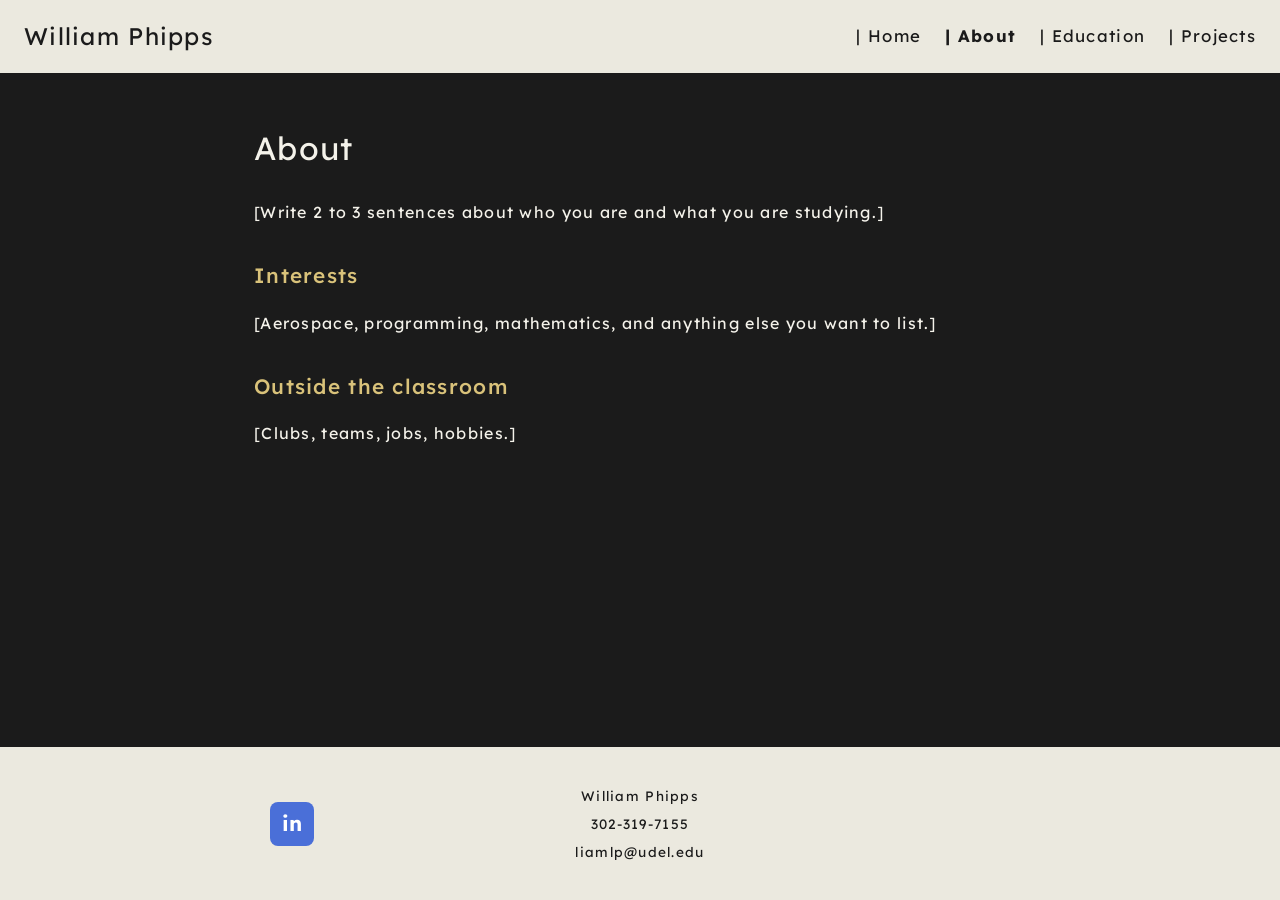
==== about.html @ 332a0c47 "Add files via upload" ====
<!DOCTYPE html>
<html lang="en"><head><meta charset="utf-8"><meta name="viewport" content="width=device-width, initial-scale=1">
<title>About | William Phipps</title>
<link rel="preconnect" href="https://fonts.googleapis.com"><link rel="preconnect" href="https://fonts.gstatic.com" crossorigin>
<link href="https://fonts.googleapis.com/css2?family=Lexend:wght@300;400;600&display=swap" rel="stylesheet">
<link rel="stylesheet" href="style.css"></head><body>
<header><a class="name" href="index.html">William Phipps</a><nav aria-label="Main"><a href="index.html">Home</a><a href="about.html" aria-current="page">About</a><a href="education.html">Education</a><a href="projects.html">Projects</a></nav></header>
<main><div class="page"><h1>About</h1>
<p>[Write 2 to 3 sentences about who you are and what you are studying.]</p>
<h2>Interests</h2><p>[Aerospace, programming, mathematics, and anything else you want to list.]</p>
<h2>Outside the classroom</h2><p>[Clubs, teams, jobs, hobbies.]</p></div></main>
<footer><a class="li" href="https://www.linkedin.com/in/YOUR-PROFILE/" aria-label="LinkedIn">in</a>
<div class="c"><p>William Phipps</p><p><a href="tel:+13023197155">302-319-7155</a></p><p><a href="mailto:liamlp@udel.edu">liamlp@udel.edu</a></p></div><span></span></footer>
</body></html>
---- style.css ----
:root{--bg:#1b1b1b;--cream:#ebe9df;--ink:#1b1b1b;--text:#f4f2ea;--gold:#d9c27a;--blue:#4a6fd8;--muted:#9a978c}
@media (prefers-color-scheme:light){:root{}}
*{box-sizing:border-box}
html,body{margin:0}
body{background:var(--bg);color:var(--text);font-family:"Lexend","Montserrat",system-ui,sans-serif;letter-spacing:.08em;line-height:1.7;min-height:100vh;display:flex;flex-direction:column}
a{color:inherit}
:focus-visible{outline:2px solid var(--blue);outline-offset:3px}
header{background:var(--cream);color:var(--ink);display:flex;justify-content:space-between;align-items:center;flex-wrap:wrap;gap:.5rem 2rem;padding:1rem 1.5rem}
header .name{font-size:1.5rem;text-decoration:none}
nav a{margin-left:1.5rem;text-decoration:none;font-size:1.05rem}
nav a::before{content:"| "}
nav a[aria-current=page]{font-weight:700}
nav a:hover{text-decoration:underline}
main{flex:1;width:100%}
.banner{max-width:1100px;margin:1.5rem auto 0;border:2px solid var(--blue);text-align:center}
.banner .img{height:280px;background:#2a2a2a center/cover no-repeat url("images/campus.jpg")}
.banner h1{font-weight:400;font-size:2rem;margin:0;padding:1.2rem 1rem}
.band{border-top:2px solid var(--blue);text-align:center;padding:2.5rem 1.5rem;margin-top:2rem}
.band.plain{border-top:0;margin-top:0}
.band p{margin:.6rem 0;font-size:1.15rem}
.rule{border-bottom:1px dotted #444}
.btns{display:flex;gap:2rem;justify-content:center;flex-wrap:wrap;padding:2.5rem 1.5rem;border-top:1px dotted #444;border-bottom:1px dotted #444}
.btn{border:1px solid var(--gold);color:var(--gold);padding:.6rem 2.5rem;text-decoration:none;font-size:1.2rem;border-radius:2px}
.btn:hover{background:var(--gold);color:var(--ink)}
.page{max-width:820px;margin:0 auto;padding:3rem 1.5rem}
.page h1{font-weight:400;font-size:2rem;margin:0 0 1.5rem}
.page h2{font-weight:500;font-size:1.3rem;margin:2rem 0 .5rem;color:var(--gold)}
.page p{max-width:70ch}
.hero{text-align:center;padding:5rem 1.5rem 3rem}
.hero h1{font-weight:400;font-size:clamp(2rem,5vw,3.2rem);margin:0}
.hero p{color:var(--muted);font-size:1.2rem;max-width:44ch;margin:1rem auto 2rem}
.grid{display:grid;grid-template-columns:repeat(auto-fit,minmax(250px,1fr));gap:1.5rem;margin-top:1.5rem}
.card{border:1px solid #444;padding:1.5rem}
.card h2{margin-top:0}
.card:hover{border-color:var(--gold)}
table{width:100%;border-collapse:collapse;letter-spacing:.04em}
th,td{text-align:left;padding:.7rem .5rem;border-bottom:1px dotted #555}
th{color:var(--gold);font-weight:500}
.tbl{overflow-x:auto}
footer{background:var(--cream);color:var(--ink);padding:2rem 1.5rem;display:grid;grid-template-columns:1fr auto 1fr;align-items:center;gap:1rem;font-size:.85rem}
footer .c{text-align:center}
footer p{margin:.3rem 0}
footer a{text-decoration:none}
footer a:hover{text-decoration:underline}
.li{display:inline-flex;width:44px;height:44px;background:var(--blue);color:#fff;border-radius:8px;align-items:center;justify-content:center;font-weight:700;font-size:1.3rem;text-decoration:none;letter-spacing:0;justify-self:center}
@media(max-width:700px){footer{grid-template-columns:1fr;text-align:center}nav a{margin:0 .8rem 0 0}.banner .img{height:180px}}
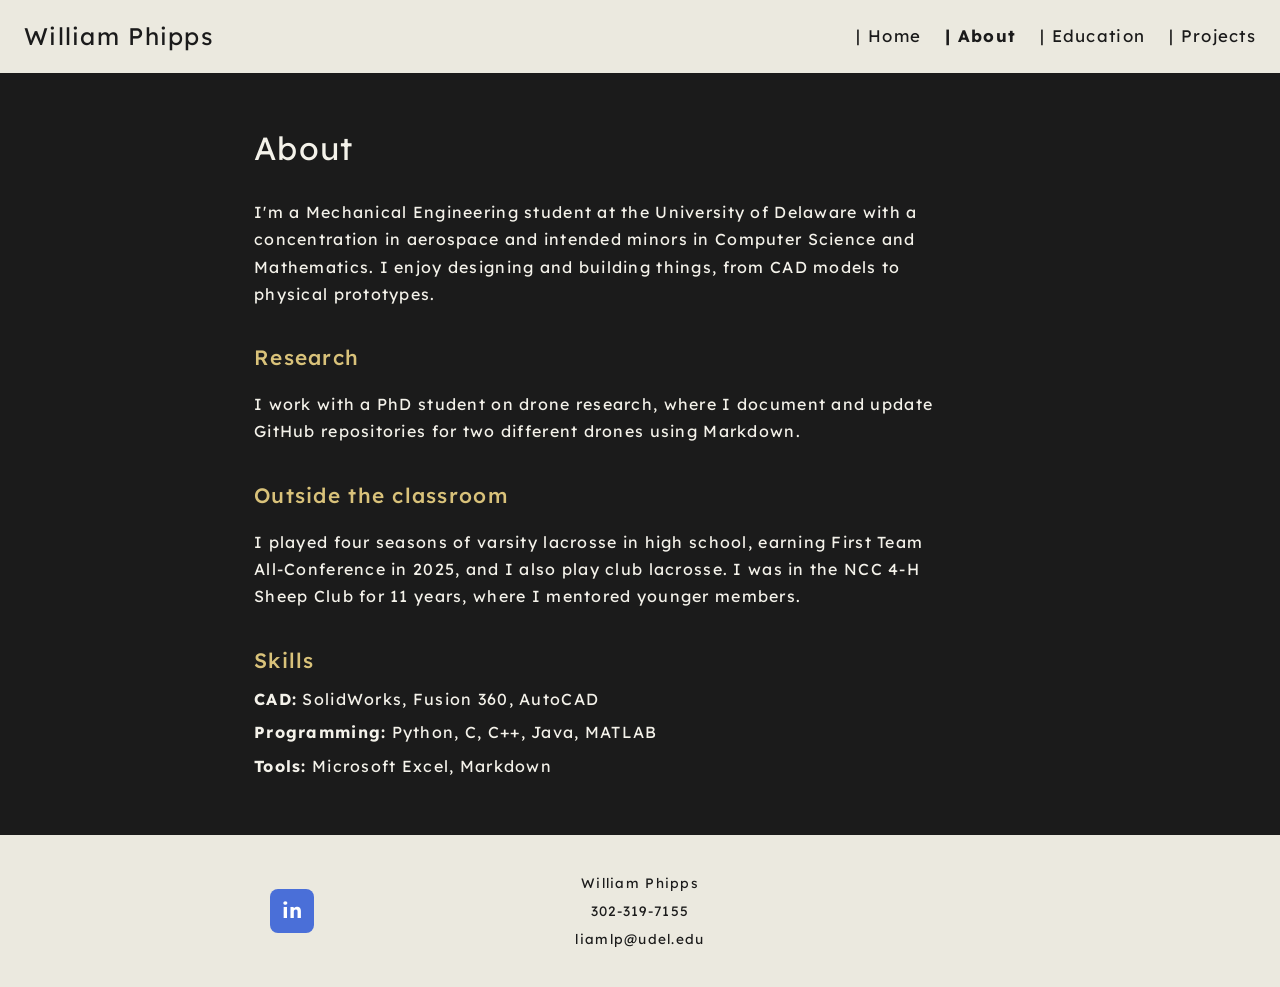
==== commit 194b6266: "Add files via upload" ====
--- a/about.html
+++ b/about.html
@@ -6,9 +6,11 @@
 <link rel="stylesheet" href="style.css"></head><body>
 <header><a class="name" href="index.html">William Phipps</a><nav aria-label="Main"><a href="index.html">Home</a><a href="about.html" aria-current="page">About</a><a href="education.html">Education</a><a href="projects.html">Projects</a></nav></header>
 <main><div class="page"><h1>About</h1>
-<p>[Write 2 to 3 sentences about who you are and what you are studying.]</p>
-<h2>Interests</h2><p>[Aerospace, programming, mathematics, and anything else you want to list.]</p>
-<h2>Outside the classroom</h2><p>[Clubs, teams, jobs, hobbies.]</p></div></main>
-<footer><a class="li" href="https://www.linkedin.com/in/YOUR-PROFILE/" aria-label="LinkedIn">in</a>
+<p>I'm a Mechanical Engineering student at the University of Delaware with a concentration in aerospace and intended minors in Computer Science and Mathematics. I enjoy designing and building things, from CAD models to physical prototypes.</p>
+<h2>Research</h2><p>I work with a PhD student on drone research, where I document and update GitHub repositories for two different drones using Markdown.</p>
+<h2>Outside the classroom</h2><p>I played four seasons of varsity lacrosse in high school, earning First Team All-Conference in 2025, and I also play club lacrosse. I was in the NCC 4-H Sheep Club for 11 years, where I mentored younger members.</p>
+<h2>Skills</h2><div class="skills"><p><b>CAD:</b> SolidWorks, Fusion 360, AutoCAD</p><p><b>Programming:</b> Python, C, C++, Java, MATLAB</p><p><b>Tools:</b> Microsoft Excel, Markdown</p></div>
+</div></main>
+<footer><a class="li" href="https://www.linkedin.com/in/william-phipps-50b8ab391/" aria-label="LinkedIn">in</a>
 <div class="c"><p>William Phipps</p><p><a href="tel:+13023197155">302-319-7155</a></p><p><a href="mailto:liamlp@udel.edu">liamlp@udel.edu</a></p></div><span></span></footer>
 </body></html>
--- a/style.css
+++ b/style.css
@@ -44,3 +44,8 @@
 footer a:hover{text-decoration:underline}
 .li{display:inline-flex;width:44px;height:44px;background:var(--blue);color:#fff;border-radius:8px;align-items:center;justify-content:center;font-weight:700;font-size:1.3rem;text-decoration:none;letter-spacing:0;justify-self:center}
 @media(max-width:700px){footer{grid-template-columns:1fr;text-align:center}nav a{margin:0 .8rem 0 0}.banner .img{height:180px}}
+.meta{color:var(--muted);font-size:.9rem;margin:-.3rem 0 .8rem}
+.card ul{padding-left:1.1rem;margin:.5rem 0 0}
+.card li{margin:.35rem 0;font-size:.95rem}
+.hero .btn{margin:0 .6rem .6rem}
+.skills p{margin:.4rem 0}
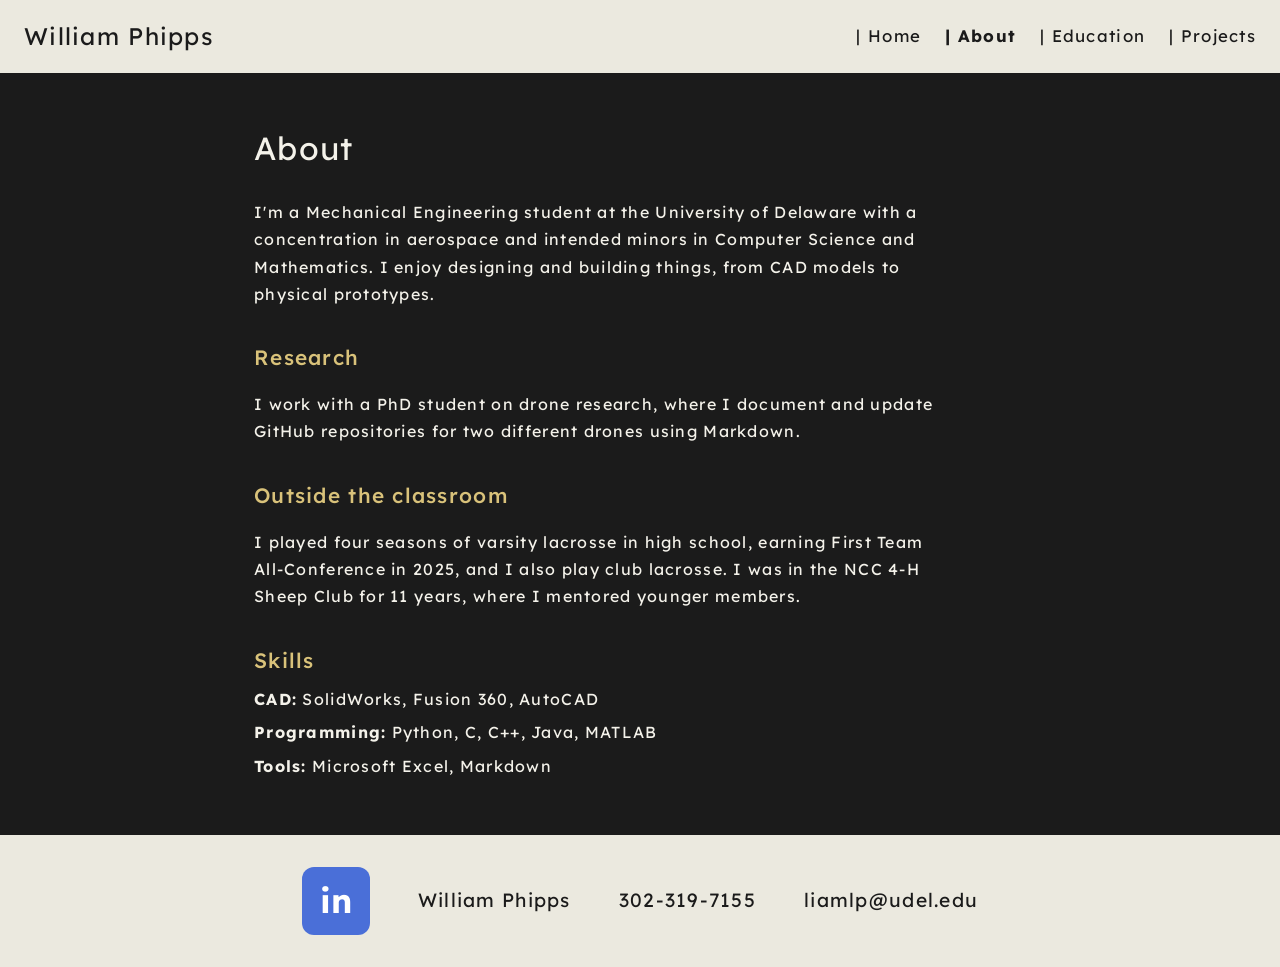
==== commit c58b0baf: "Add files via upload" ====
--- a/about.html
+++ b/about.html
@@ -12,5 +12,5 @@
 <h2>Skills</h2><div class="skills"><p><b>CAD:</b> SolidWorks, Fusion 360, AutoCAD</p><p><b>Programming:</b> Python, C, C++, Java, MATLAB</p><p><b>Tools:</b> Microsoft Excel, Markdown</p></div>
 </div></main>
 <footer><a class="li" href="https://www.linkedin.com/in/william-phipps-50b8ab391/" aria-label="LinkedIn">in</a>
-<div class="c"><p>William Phipps</p><p><a href="tel:+13023197155">302-319-7155</a></p><p><a href="mailto:liamlp@udel.edu">liamlp@udel.edu</a></p></div><span></span></footer>
+<div class="c"><p>William Phipps</p><p><a href="tel:+13023197155">302-319-7155</a></p><p><a href="mailto:liamlp@udel.edu">liamlp@udel.edu</a></p></div></footer>
 </body></html>
--- a/style.css
+++ b/style.css
@@ -12,14 +12,14 @@
 nav a[aria-current=page]{font-weight:700}
 nav a:hover{text-decoration:underline}
 main{flex:1;width:100%}
-.banner{max-width:1100px;margin:1.5rem auto 0;border:2px solid var(--blue);text-align:center}
+.banner{max-width:1100px;margin:1.5rem auto 0;text-align:center}
 .banner .img{height:280px;background:#2a2a2a center/cover no-repeat url("images/campus.jpg")}
 .banner h1{font-weight:400;font-size:2rem;margin:0;padding:1.2rem 1rem}
-.band{border-top:2px solid var(--blue);text-align:center;padding:2.5rem 1.5rem;margin-top:2rem}
+.band{text-align:center;padding:2rem 1.5rem;margin-top:1rem}
 .band.plain{border-top:0;margin-top:0}
 .band p{margin:.6rem 0;font-size:1.15rem}
 .rule{border-bottom:1px dotted #444}
-.btns{display:flex;gap:2rem;justify-content:center;flex-wrap:wrap;padding:2.5rem 1.5rem;border-top:1px dotted #444;border-bottom:1px dotted #444}
+.btns{display:flex;gap:2rem;justify-content:center;flex-wrap:wrap;padding:2.5rem 1.5rem}
 .btn{border:1px solid var(--gold);color:var(--gold);padding:.6rem 2.5rem;text-decoration:none;font-size:1.2rem;border-radius:2px}
 .btn:hover{background:var(--gold);color:var(--ink)}
 .page{max-width:820px;margin:0 auto;padding:3rem 1.5rem}
@@ -37,15 +37,45 @@
 th,td{text-align:left;padding:.7rem .5rem;border-bottom:1px dotted #555}
 th{color:var(--gold);font-weight:500}
 .tbl{overflow-x:auto}
-footer{background:var(--cream);color:var(--ink);padding:2rem 1.5rem;display:grid;grid-template-columns:1fr auto 1fr;align-items:center;gap:1rem;font-size:.85rem}
-footer .c{text-align:center}
-footer p{margin:.3rem 0}
 footer a{text-decoration:none}
 footer a:hover{text-decoration:underline}
-.li{display:inline-flex;width:44px;height:44px;background:var(--blue);color:#fff;border-radius:8px;align-items:center;justify-content:center;font-weight:700;font-size:1.3rem;text-decoration:none;letter-spacing:0;justify-self:center}
-@media(max-width:700px){footer{grid-template-columns:1fr;text-align:center}nav a{margin:0 .8rem 0 0}.banner .img{height:180px}}
+@media(max-width:700px){nav a{margin:0 .8rem 0 0}.banner .img{height:180px}}
 .meta{color:var(--muted);font-size:.9rem;margin:-.3rem 0 .8rem}
 .card ul{padding-left:1.1rem;margin:.5rem 0 0}
 .card li{margin:.35rem 0;font-size:.95rem}
 .hero .btn{margin:0 .6rem .6rem}
 .skills p{margin:.4rem 0}
+
+footer{background:var(--cream);color:var(--ink);padding:2rem 1.5rem;display:flex;flex-wrap:wrap;justify-content:center;align-items:center;gap:1rem 3rem;font-size:1.2rem}
+footer .c{display:flex;flex-wrap:wrap;justify-content:center;align-items:center;gap:.5rem 3rem}
+footer p{margin:0}
+footer a{text-decoration:none}
+footer a:hover{text-decoration:underline}
+footer span{display:none}
+.li{display:inline-flex;width:68px;height:68px;background:var(--blue);color:#fff;border-radius:12px;align-items:center;justify-content:center;font-weight:700;font-size:2.1rem;letter-spacing:0;text-decoration:none}
+.li:hover{text-decoration:none;opacity:.9}
+.pgrid{display:grid;grid-template-columns:repeat(auto-fit,minmax(300px,1fr));gap:2rem;margin-top:1.5rem}
+.pcard{display:block;text-decoration:none;border:1px solid #444;background:#222}
+.pcard:hover,.pcard:focus-visible{border-color:var(--gold)}
+.pcard .pic{aspect-ratio:4/3;background:#fff;display:flex;align-items:center;justify-content:center;overflow:hidden}
+.pcard .pic img{width:100%;height:100%;object-fit:contain}
+.pcard .pic.ph{background:#2a2a2a;color:var(--muted);font-size:.95rem}
+.pcard .txt{padding:1.1rem 1.3rem 1.4rem}
+.pcard h2{font-weight:500;font-size:1.25rem;margin:0 0 .3rem;color:var(--gold)}
+.pcard .meta{margin:0}
+.pcard .more{display:inline-block;margin-top:.8rem;font-size:.9rem;color:var(--gold)}
+.detail{max-width:980px;margin:0 auto;padding:2.5rem 1.5rem 3rem}
+.detail h1{font-weight:400;font-size:2.2rem;margin:.5rem 0 .3rem}
+.detail h2{font-weight:500;font-size:1.4rem;color:var(--gold);margin:2.8rem 0 .6rem}
+.detail h3{font-weight:500;font-size:1.05rem;margin:1.4rem 0 .3rem}
+.detail p,.detail li{max-width:75ch}
+.detail ul{padding-left:1.2rem}
+.back{font-size:.95rem;text-decoration:none;color:var(--gold)}
+.back:hover{text-decoration:underline}
+figure{margin:1.2rem 0}
+figure img{max-width:100%;height:auto;display:block;background:#fff}
+figcaption{color:var(--muted);font-size:.85rem;margin-top:.4rem;letter-spacing:.05em}
+.row{display:grid;grid-template-columns:repeat(auto-fit,minmax(230px,1fr));gap:1.2rem;align-items:start}
+.row figure{margin:.6rem 0}
+.hero-img{max-width:560px}
+.facts{display:flex;flex-wrap:wrap;gap:.4rem 2rem;color:var(--muted);font-size:.95rem;margin-bottom:1rem}
